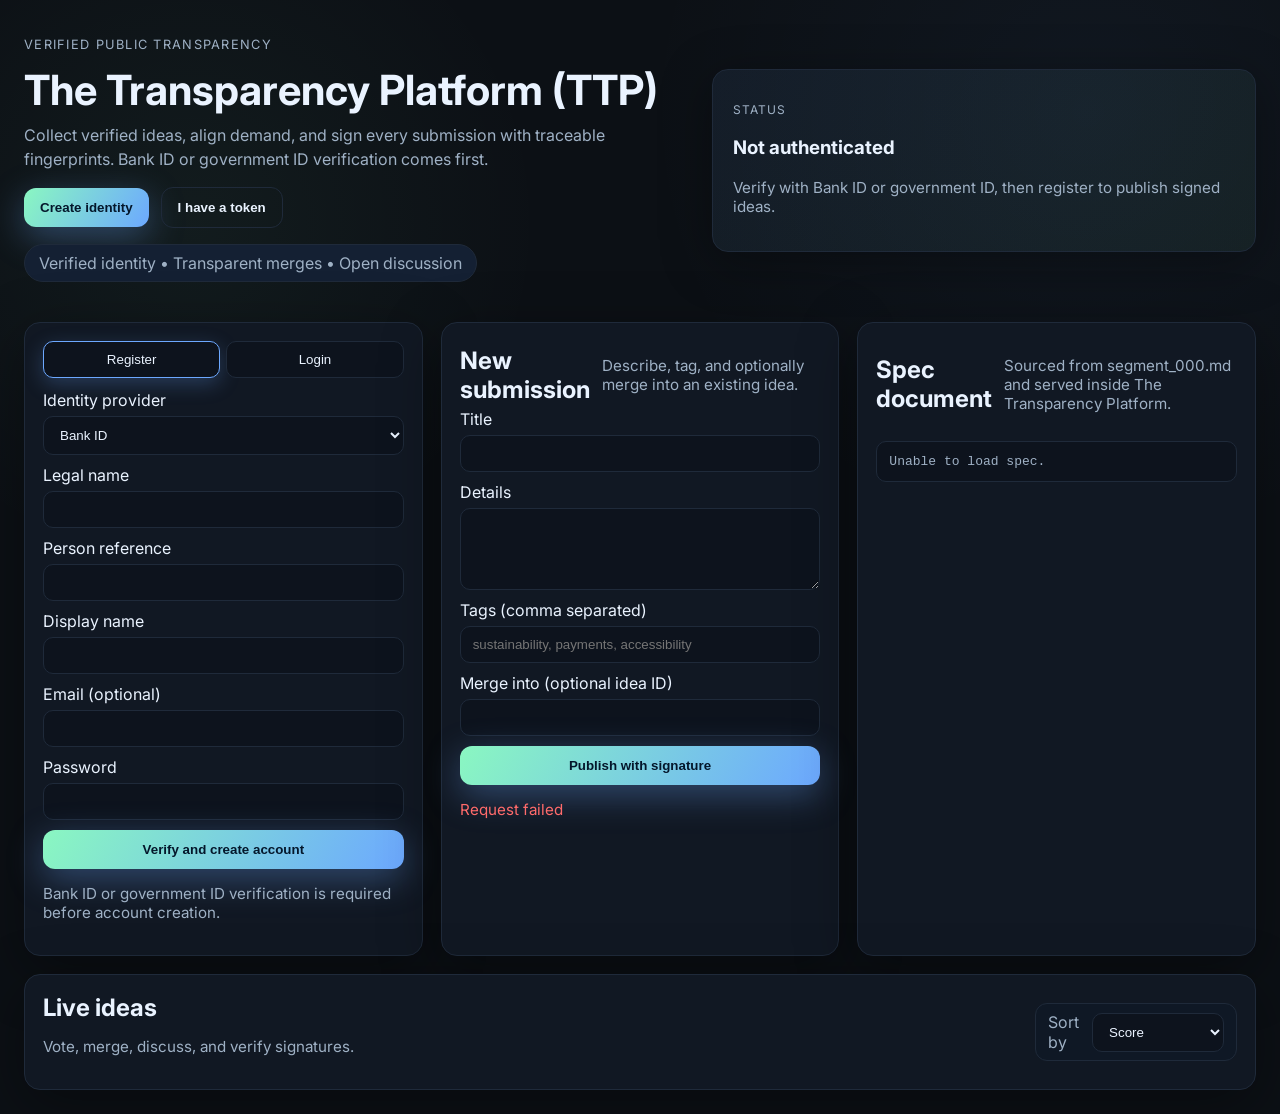
==== static/index.html @ d0259294 "Initial commit for TP Platform" ====
<!DOCTYPE html>
<html lang="en">
  <head>
    <meta charset="UTF-8" />
    <meta name="viewport" content="width=device-width, initial-scale=1.0" />
    <title>The Transparency Platform (TTP)</title>
    <link
      href="https://fonts.googleapis.com/css2?family=Inter:wght@400;600;700&display=swap"
      rel="stylesheet"
    />
    <link rel="stylesheet" href="/static/style.css" />
  </head>
  <body>
    <header class="hero">
      <div class="hero__text">
        <p class="eyebrow">Verified public transparency</p>
        <h1>The Transparency Platform (TTP)</h1>
        <p class="lede">
          Collect verified ideas, align demand, and sign every submission with
          traceable fingerprints. Bank ID or government ID verification comes first.
        </p>
        <div class="hero__cta">
          <button id="cta-register" class="button button--primary">
            Create identity
          </button>
          <button id="cta-login" class="button button--ghost">I have a token</button>
        </div>
        <p class="pill">Verified identity • Transparent merges • Open discussion</p>
      </div>
      <div class="hero__card" id="identity-card"></div>
    </header>

    <main class="grid">
      <section class="panel" id="panel-auth">
        <div class="tab-bar">
          <button class="tab active" data-tab="register">Register</button>
          <button class="tab" data-tab="login">Login</button>
        </div>
        <form id="form-register" class="stack" data-tab-content="register">
          <label class="field">
            <span>Identity provider</span>
            <select name="provider">
              <option value="bankid">Bank ID</option>
              <option value="government_id">Government ID</option>
            </select>
          </label>
          <label class="field">
            <span>Legal name</span>
            <input type="text" name="legal_name" required />
          </label>
          <label class="field">
            <span>Person reference</span>
            <input type="text" name="subject_id" required />
          </label>
          <label class="field">
            <span>Display name</span>
            <input type="text" name="display_name" required />
          </label>
          <label class="field">
            <span>Email (optional)</span>
            <input type="email" name="email" />
          </label>
          <label class="field">
            <span>Password</span>
            <input type="password" name="password" required />
          </label>
          <input type="hidden" name="identity_verification_token" />
          <button class="button button--primary" type="submit">Verify and create account</button>
        </form>
        <form id="form-login" class="stack hidden" data-tab-content="login">
          <label class="field">
            <span>Display name</span>
            <input type="text" name="display_name" required />
          </label>
          <label class="field">
            <span>Password</span>
            <input type="password" name="password" required />
          </label>
          <button class="button button--primary" type="submit">Login</button>
        </form>
        <p class="muted" id="auth-status">Bank ID or government ID verification is required before account creation.</p>
      </section>

      <section class="panel">
        <div class="panel__header">
          <h2>New submission</h2>
          <p class="muted">Describe, tag, and optionally merge into an existing idea.</p>
        </div>
        <form id="form-idea" class="stack">
          <label class="field">
            <span>Title</span>
            <input type="text" name="title" required />
          </label>
          <label class="field">
            <span>Details</span>
            <textarea name="body" rows="4" required></textarea>
          </label>
          <label class="field">
            <span>Tags (comma separated)</span>
            <input type="text" name="tags" placeholder="sustainability, payments, accessibility" />
          </label>
          <label class="field">
            <span>Merge into (optional idea ID)</span>
            <input type="number" name="merged_into_id" min="1" />
          </label>
          <button class="button button--primary" type="submit">Publish with signature</button>
        </form>
        <p class="muted" id="idea-status"></p>
      </section>

      <section class="panel" id="panel-spec">
        <div class="panel__header">
          <h2>Spec document</h2>
          <p class="muted">Sourced from segment_000.md and served inside The Transparency Platform.</p>
        </div>
        <pre id="spec-body" class="spec"></pre>
      </section>

      <section class="panel panel--wide" id="panel-ideas">
        <div class="panel__header">
          <div>
            <h2>Live ideas</h2>
            <p class="muted">Vote, merge, discuss, and verify signatures.</p>
          </div>
          <div class="filters">
            <label class="chip">Sort by
              <select id="sort-select">
                <option value="score">Score</option>
                <option value="recent">Most recent</option>
              </select>
            </label>
          </div>
        </div>
        <div id="idea-list" class="idea-list"></div>
      </section>
    </main>

    <template id="comment-template">
      <div class="comment">
        <div class="comment__meta"></div>
        <p class="comment__body"></p>
      </div>
    </template>

    <script src="/static/app.js"></script>
  </body>
</html>
---- static/style.css ----
:root {
  --bg: #0c1015;
  --panel: #111823;
  --muted: #9fb1c5;
  --text: #eaf3ff;
  --accent: #8af7c1;
  --accent-2: #6ca8ff;
  --border: #1f2a3a;
  --danger: #ff6b6b;
  font-family: 'Inter', system-ui, -apple-system, BlinkMacSystemFont, 'Segoe UI', sans-serif;
}

* { box-sizing: border-box; }
body {
  margin: 0;
  background: radial-gradient(circle at 15% 20%, rgba(138, 247, 193, 0.05), transparent 25%),
              radial-gradient(circle at 85% 10%, rgba(108, 168, 255, 0.05), transparent 30%),
              var(--bg);
  color: var(--text);
  padding: 24px;
}

.hero {
  display: grid;
  grid-template-columns: 1.1fr 0.9fr;
  gap: 24px;
  align-items: center;
  margin-bottom: 24px;
}

.hero__text h1 { margin: 8px 0; font-size: 2.6rem; }
.hero__text .lede { color: var(--muted); margin: 8px 0 16px; max-width: 720px; line-height: 1.5; }
.hero__card {
  border: 1px solid var(--border);
  background: linear-gradient(135deg, rgba(108, 168, 255, 0.08), rgba(138, 247, 193, 0.06));
  padding: 20px;
  border-radius: 16px;
  min-height: 180px;
  box-shadow: 0 10px 50px rgba(0, 0, 0, 0.35);
}

.pill { display: inline-block; padding: 8px 14px; background: #142033; border-radius: 999px; color: var(--muted); border: 1px solid var(--border); }
.eyebrow { letter-spacing: 0.1em; text-transform: uppercase; color: var(--muted); font-size: 0.8rem; }
.hero__cta { display: flex; gap: 12px; align-items: center; }

.grid { display: grid; grid-template-columns: repeat(auto-fit, minmax(320px, 1fr)); gap: 18px; }

.panel {
  background: var(--panel);
  border: 1px solid var(--border);
  border-radius: 16px;
  padding: 18px;
  box-shadow: 0 15px 60px rgba(0, 0, 0, 0.35);
}
.panel--wide { grid-column: 1 / -1; }
.panel__header { display: flex; justify-content: space-between; align-items: center; gap: 12px; }

.tab-bar { display: flex; gap: 6px; margin-bottom: 12px; }
.tab { flex: 1; padding: 10px; background: #0d131d; border: 1px solid var(--border); color: var(--text); cursor: pointer; border-radius: 10px; }
.tab.active { border-color: var(--accent-2); box-shadow: 0 6px 20px rgba(108, 168, 255, 0.25); }

.field { display: flex; flex-direction: column; gap: 6px; }
.field input, .field textarea, select {
  background: #0d131d;
  border: 1px solid var(--border);
  color: var(--text);
  padding: 10px 12px;
  border-radius: 10px;
  width: 100%;
}
.field textarea { resize: vertical; }

.stack { display: flex; flex-direction: column; gap: 10px; }
.hidden { display: none; }
.muted { color: var(--muted); font-size: 0.95rem; }

.button {
  border: none;
  padding: 12px 16px;
  border-radius: 12px;
  cursor: pointer;
  font-weight: 700;
  transition: transform 0.1s ease, box-shadow 0.2s ease;
  color: #04172b;
}
.button--primary { background: linear-gradient(120deg, var(--accent), var(--accent-2)); box-shadow: 0 10px 35px rgba(108, 168, 255, 0.35); }
.button--ghost { background: transparent; border: 1px solid var(--border); color: var(--text); }
.button:active { transform: translateY(1px); }

.panel__header h2 { margin: 0; }

#idea-list { display: grid; grid-template-columns: repeat(auto-fit, minmax(320px, 1fr)); gap: 12px; }
.idea-card {
  background: #0d131d;
  border: 1px solid var(--border);
  border-radius: 14px;
  padding: 14px;
  display: flex;
  flex-direction: column;
  gap: 8px;
  position: relative;
}
.idea-card__title { margin: 0; }
.idea-card__meta { color: var(--muted); font-size: 0.9rem; display: flex; gap: 8px; align-items: center; flex-wrap: wrap; }
.idea-card__tags { display: flex; flex-wrap: wrap; gap: 6px; }
.tag { background: rgba(108, 168, 255, 0.12); color: var(--text); padding: 4px 8px; border-radius: 8px; border: 1px solid rgba(108, 168, 255, 0.3); font-size: 0.85rem; }
.idea-card .signature { font-family: 'SFMono-Regular', Consolas, Monaco, monospace; font-size: 0.85rem; color: var(--muted); word-break: break-all; }
.idea-card .actions { display: flex; gap: 8px; flex-wrap: wrap; }
.idea-card button { background: #0f1825; color: var(--text); border: 1px solid var(--border); padding: 8px 10px; border-radius: 10px; cursor: pointer; }
.idea-card button:hover { border-color: var(--accent-2); }

.score { display: inline-flex; align-items: center; gap: 6px; background: #0f1825; padding: 8px 10px; border-radius: 10px; border: 1px solid var(--border); }

.comment-box { margin-top: 6px; }
.comment-box textarea { width: 100%; background: #0c1624; color: var(--text); border-radius: 10px; border: 1px solid var(--border); padding: 8px; }
.comment-box button { margin-top: 6px; }

.comment-list { border-top: 1px solid var(--border); margin-top: 10px; padding-top: 8px; display: grid; gap: 8px; }
.comment { background: #0c1624; border: 1px solid var(--border); padding: 8px; border-radius: 10px; }
.comment__meta { color: var(--muted); font-size: 0.85rem; display: flex; justify-content: space-between; align-items: center; }

.spec { background: #0d131d; border: 1px solid var(--border); border-radius: 10px; padding: 12px; color: var(--muted); white-space: pre-wrap; max-height: 420px; overflow: auto; }

.filters { display: flex; gap: 10px; align-items: center; }
.chip { display: inline-flex; align-items: center; gap: 6px; border: 1px solid var(--border); padding: 8px 12px; border-radius: 12px; background: #0f1825; color: var(--muted); }

.hero__card .fingerprint { font-family: 'SFMono-Regular', Consolas, Monaco, monospace; color: var(--text); }
.hero__card .label { text-transform: uppercase; letter-spacing: 0.08em; font-size: 0.75rem; color: var(--muted); }

@media (max-width: 860px) {
  .hero { grid-template-columns: 1fr; }
  body { padding: 16px; }
}
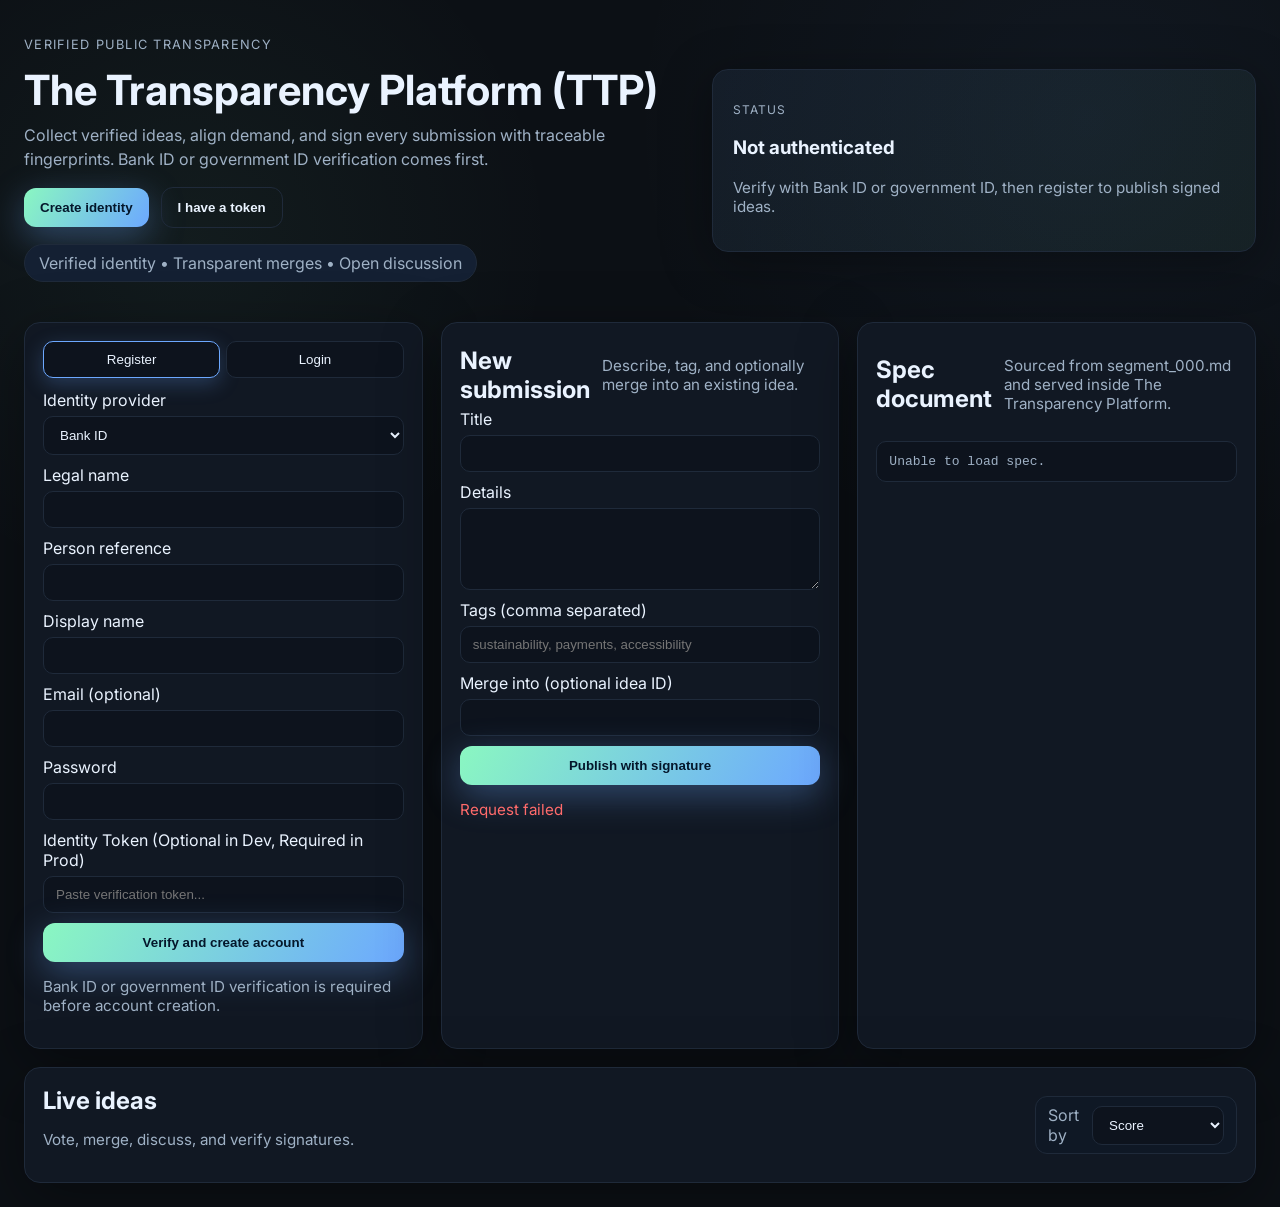
==== commit 5e79042e: "UX: Expose identity token input for prod testing & add token generator script" ====
--- a/static/index.html
+++ b/static/index.html
@@ -64,7 +64,10 @@
             <span>Password</span>
             <input type="password" name="password" required />
           </label>
-          <input type="hidden" name="identity_verification_token" />
+          <label class="field">
+            <span>Identity Token (Optional in Dev, Required in Prod)</span>
+            <input type="text" name="identity_verification_token" placeholder="Paste verification token..." />
+          </label>
           <button class="button button--primary" type="submit">Verify and create account</button>
         </form>
         <form id="form-login" class="stack hidden" data-tab-content="login">
